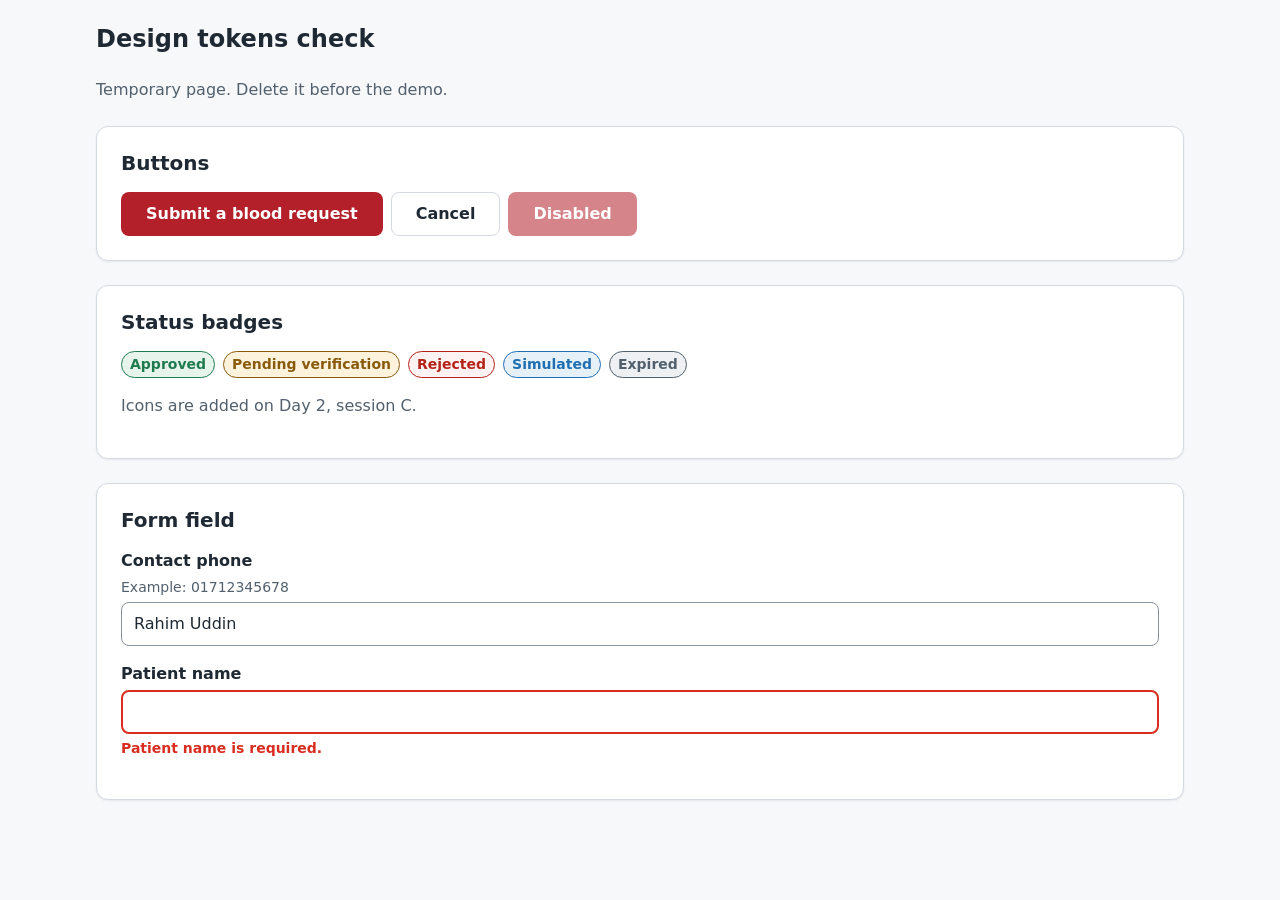
==== dev-check.html @ 2ff827ab "Day 2A: structure and design tokens" ====
<!DOCTYPE html>
<html lang="en">
<head>
  <meta charset="UTF-8">
  <meta name="viewport" content="width=device-width, initial-scale=1">
  <title>Dev check | BloodConnect Alert</title>
  <link rel="stylesheet" href="css/tokens.css">
  <link rel="stylesheet" href="css/base.css">
  <link rel="stylesheet" href="css/components.css">
</head>
<body>
  <a class="skip-link" href="#main">Skip to main content</a>
  <main id="main" class="container stack">
    <h1>Design tokens check</h1>
    <p class="muted">Temporary page. Delete it before the demo.</p>

    <section class="card">
      <h2>Buttons</h2>
      <div class="row">
        <button class="btn btn-primary" type="button">Submit a blood request</button>
        <button class="btn btn-secondary" type="button">Cancel</button>
        <button class="btn btn-primary" type="button" disabled>Disabled</button>
      </div>
    </section>

    <section class="card">
      <h2>Status badges</h2>
      <div class="row">
        <span class="badge badge-green">Approved</span>
        <span class="badge badge-amber">Pending verification</span>
        <span class="badge badge-red">Rejected</span>
        <span class="badge badge-blue">Simulated</span>
        <span class="badge badge-grey">Expired</span>
      </div>
      <p class="muted" style="margin-top:16px">Icons are added on Day 2, session C.</p>
    </section>

    <section class="card">
      <h2>Form field</h2>
      <div class="field">
        <label for="phone">Contact phone</label>
        <div class="hint">Example: 01712345678</div>
        <input id="phone" type="tel" value="Rahim Uddin">
      </div>
      <div class="field has-error">
        <label for="name">Patient name</label>
        <input id="name" value="">
        <div class="field-error">Patient name is required.</div>
      </div>
    </section>
  </main>
</body>
</html>
---- css/tokens.css ----
/* Design tokens. Source: Day 1 handoff, decisions 11 and 12, defaults 14.2. 8px grid. */
:root {
  /* Palette (decision 11) */
  --navy: #1B2A41;
  --crimson: #B3202A;
  --crimson-dark: #8F1A22;      /* hover state of crimson */
  --bg: #F7F8FA;
  --surface: #FFFFFF;
  --text: #1F2933;
  --text-muted: #52606D;
  --border: #D5DAE1;
  --green: #1E7B4F;
  --amber: #B7791F;             /* icons, borders, large text only (contrast 3.6:1) */
  --amber-text: #8A5A0B;        /* amber for small text */
  --blue: #1F6FB2;
  --error: #D92D20;

  /* Tinted backgrounds for badges and banners */
  --green-bg: #E7F4EC;
  --amber-bg: #FDF3DC;
  --blue-bg: #E6F0F9;
  --error-bg: #FEF3F2;
  --grey-bg: #EEF0F3;

  /* 8px spacing grid */
  --s1: 8px;
  --s2: 16px;
  --s3: 24px;
  --s4: 32px;
  --s5: 40px;
  --s6: 48px;

  /* Shape (decision 12) */
  --radius-card: 12px;
  --radius-btn: 8px;
  --shadow: 0 1px 2px rgba(27, 42, 65, 0.08);

  /* One type scale, system font stack */
  --font: system-ui, -apple-system, "Segoe UI", Roboto, "Noto Sans", Arial, sans-serif;
  --fs-sm: 0.875rem;
  --fs-base: 1rem;
  --fs-lg: 1.25rem;
  --fs-xl: 1.5rem;

  --tap: 44px;                  /* minimum tap target */
  --bar-h: 56px;                /* top bar and bottom bar height */
}

/* Breakpoints (CSS variables don't work in media queries, so use these numbers directly):
   768px and 1024px. Minimum supported width: 360px. */
---- css/base.css ----
*, *::before, *::after { box-sizing: border-box; }
html { -webkit-text-size-adjust: 100%; }
body {
  margin: 0; min-width: 360px;
  font-family: var(--font); font-size: var(--fs-base); line-height: 1.5;
  color: var(--text); background: var(--bg);
}
h1, h2, h3 { margin: 0 0 var(--s2); line-height: 1.25; }
h1 { font-size: var(--fs-xl); }
h2 { font-size: var(--fs-lg); }
h3 { font-size: var(--fs-base); }
p { margin: 0 0 var(--s2); max-width: 70ch; }
a { color: var(--blue); }
code { background: var(--grey-bg); padding: 1px 6px; border-radius: 4px; font-size: var(--fs-sm); }
:focus-visible { outline: 3px solid var(--blue); outline-offset: 2px; }

.container { max-width: 1120px; margin: 0 auto; padding: var(--s3) var(--s2); }
.muted { color: var(--text-muted); }
.sr-only {
  position: absolute; width: 1px; height: 1px; overflow: hidden;
  clip: rect(0 0 0 0); white-space: nowrap;
}
.skip-link {
  position: absolute; left: var(--s1); top: -100px; background: var(--surface);
  padding: var(--s1) var(--s2); border-radius: var(--radius-btn); z-index: 100;
}
.skip-link:focus { top: var(--s1); }
.stack > * + * { margin-top: var(--s3); }
.row { display: flex; flex-wrap: wrap; gap: var(--s1); align-items: center; }
---- css/components.css ----
/* Buttons */
.btn {
  display: inline-flex; align-items: center; justify-content: center; gap: var(--s1);
  min-height: var(--tap); padding: 0 var(--s3); font: inherit; font-weight: 600;
  border: 1px solid transparent; border-radius: var(--radius-btn); cursor: pointer; text-decoration: none;
}
.btn-primary { background: var(--crimson); color: #fff; }
.btn-primary:hover { background: var(--crimson-dark); }
.btn-secondary { background: var(--surface); color: var(--text); border-color: var(--border); }
.btn-secondary:hover { background: var(--bg); }
.btn:disabled { opacity: .55; cursor: not-allowed; }

/* Cards */
.card {
  background: var(--surface); border: 1px solid var(--border);
  border-radius: var(--radius-card); box-shadow: var(--shadow); padding: var(--s3);
}

/* Badges: always icon + text, never colour alone (decision 6) */
.badge {
  display: inline-flex; align-items: center; gap: 4px; padding: 2px var(--s1);
  border: 1px solid currentColor; border-radius: 999px; font-size: var(--fs-sm); font-weight: 600;
}
.badge-green { color: var(--green); background: var(--green-bg); }
.badge-amber { color: var(--amber-text); background: var(--amber-bg); }
.badge-blue  { color: var(--blue); background: var(--blue-bg); }
.badge-red   { color: #B42318; background: var(--error-bg); }
.badge-grey  { color: var(--text-muted); background: var(--grey-bg); }

/* Form fields */
.field { margin-bottom: var(--s2); }
.field label { display: block; margin-bottom: 4px; font-weight: 600; }
.field .hint { margin-bottom: 4px; font-size: var(--fs-sm); color: var(--text-muted); }
.field input, .field select, .field textarea {
  width: 100%; min-height: var(--tap); padding: var(--s1) 12px; font: inherit; color: var(--text);
  background: var(--surface); border: 1px solid #8A94A0; border-radius: var(--radius-btn);
}
.field textarea { min-height: 96px; }
.field.has-error input, .field.has-error select, .field.has-error textarea { border: 2px solid var(--error); }
.field-error { display: flex; gap: 6px; margin-top: 4px; color: var(--error); font-size: var(--fs-sm); font-weight: 600; }
.field-error[hidden] { display: none; }
.field-error svg { width: 16px; height: 16px; flex: none; margin-top: 2px; }
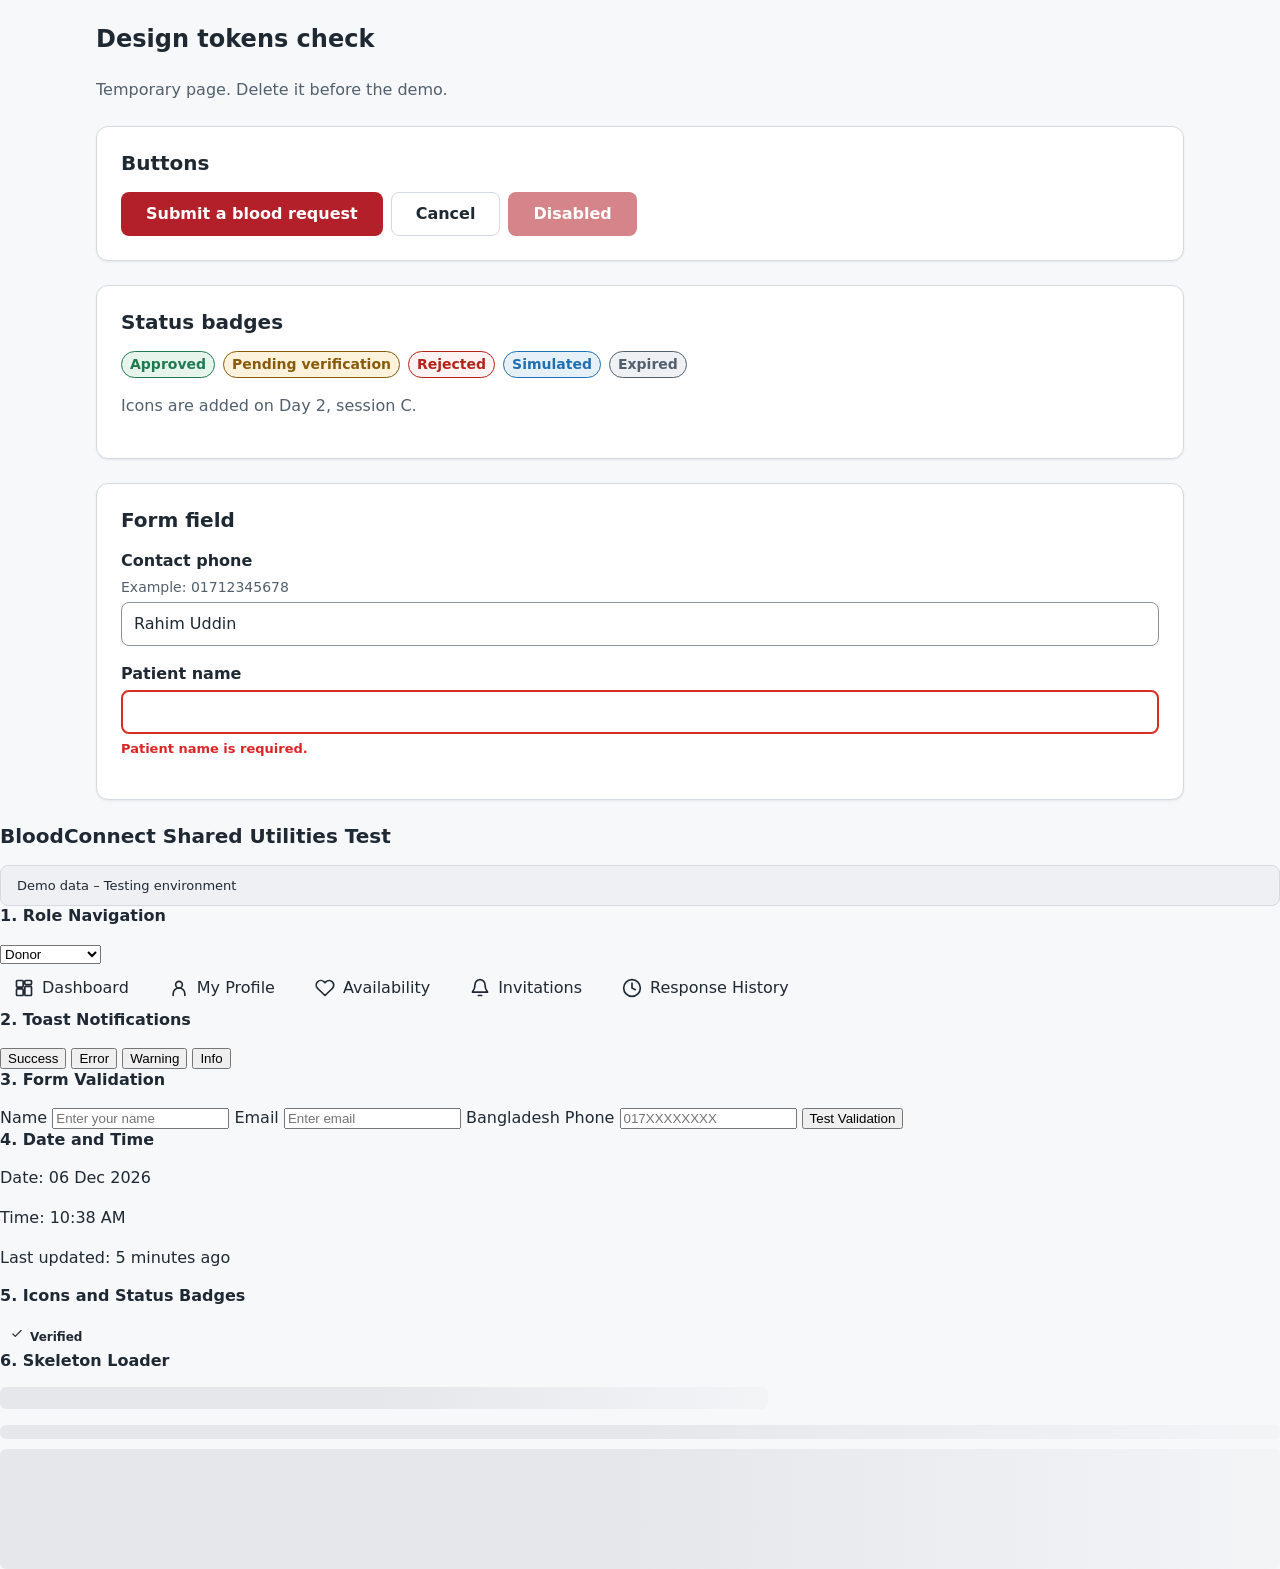
==== commit d5fe4b70: "Day 2C: shared JS utilities and token aliases" ====
--- a/dev-check.html
+++ b/dev-check.html
@@ -49,5 +49,112 @@
       </div>
     </section>
   </main>
+
+
+<!-- Day 2C Shared Utilities Test -->
+
+<section class="dev-test">
+    <h2>BloodConnect Shared Utilities Test</h2>
+
+    <div class="bc-demo-banner">
+        Demo data – Testing environment
+    </div>
+
+    <h3>1. Role Navigation</h3>
+    <select id="test-role">
+        <option value="donor">Donor</option>
+        <option value="requester">Requester</option>
+        <option value="verifier">Verifier</option>
+        <option value="hospital">Hospital</option>
+        <option value="blood_bank">Blood Bank</option>
+        <option value="admin">Administrator</option>
+    </select>
+
+    <div id="test-navigation" class="bc-nav-links"></div>
+
+    <h3>2. Toast Notifications</h3>
+    <button onclick="BC.toast('Success message!', 'success')">Success</button>
+    <button onclick="BC.toast('Error message!', 'error')">Error</button>
+    <button onclick="BC.toast('Warning message!', 'warning')">Warning</button>
+    <button onclick="BC.toast('Information message!', 'info')">Info</button>
+
+    <h3>3. Form Validation</h3>
+    <form id="test-form" novalidate>
+        <label>Name</label>
+        <input type="text" required placeholder="Enter your name">
+
+        <label>Email</label>
+        <input type="email" required placeholder="Enter email">
+
+        <label>Bangladesh Phone</label>
+        <input type="tel" required placeholder="017XXXXXXXX">
+
+        <button type="submit">Test Validation</button>
+    </form>
+
+    <h3>4. Date and Time</h3>
+    <p id="test-date"></p>
+    <p id="test-time"></p>
+    <p id="test-relative"></p>
+
+    <h3>5. Icons and Status Badges</h3>
+    <span class="bc-status-badge">
+        <span id="test-icon"></span>
+        Verified
+    </span>
+
+    <h3>6. Skeleton Loader</h3>
+    <div class="bc-skeleton bc-skeleton-title"></div>
+    <div class="bc-skeleton bc-skeleton-text"></div>
+    <div class="bc-skeleton bc-skeleton-card"></div>
+</section>
+
+<!-- Load shared JavaScript in dependency order -->
+<script src="js/i18n.js"></script>
+<script src="js/icons.js"></script>
+<script src="js/nav.js"></script>
+<script src="js/ui.js"></script>
+<script src="js/validate.js"></script>
+<script src="js/format.js"></script>
+
+<script>
+    // Navigation test
+    const roleSelect = document.getElementById("test-role");
+
+    function updateTestNavigation() {
+        BC.buildNavigation(
+            roleSelect.value,
+            "test-navigation"
+        );
+    }
+
+    roleSelect.addEventListener("change", updateTestNavigation);
+    updateTestNavigation();
+
+    // Form validation test
+    BC.initValidation("#test-form");
+
+    // Date and time test
+    const now = new Date();
+
+    document.getElementById("test-date").textContent =
+        "Date: " + BC.formatDate(now);
+
+    document.getElementById("test-time").textContent =
+        "Time: " + BC.formatTime(now);
+
+    document.getElementById("test-relative").textContent =
+        "Last updated: " + BC.timeAgo(
+            new Date(Date.now() - 300000)
+        );
+
+    // Icon test
+    document.getElementById("test-icon").innerHTML =
+        BC.icon("check", 14);
+</script>
 </body>
 </html>
+
+
+</body>
+</html>
--- a/css/tokens.css
+++ b/css/tokens.css
@@ -44,7 +44,14 @@
 
   --tap: 44px;                  /* minimum tap target */
   --bar-h: 56px;                /* top bar and bottom bar height */
+    /* Aliases used by the Day 2C CSS */
+  --text-primary: var(--text);
+  --surface-primary: var(--surface);
+  --surface-secondary: var(--grey-bg);
+  --border-color: var(--border);
+  --color-primary: var(--crimson);
 }
+
 
 /* Breakpoints (CSS variables don't work in media queries, so use these numbers directly):
    768px and 1024px. Minimum supported width: 360px. */
--- a/css/components.css
+++ b/css/components.css
@@ -40,3 +40,270 @@
 .field-error { display: flex; gap: 6px; margin-top: 4px; color: var(--error); font-size: var(--fs-sm); font-weight: 600; }
 .field-error[hidden] { display: none; }
 .field-error svg { width: 16px; height: 16px; flex: none; margin-top: 2px; }
+
+/* =========================================
+   BloodConnect Alert - Shared UI Components
+   Day 2C
+========================================= */
+
+/* ---------- Navigation ---------- */
+
+.bc-top-nav {
+    display: flex;
+    align-items: center;
+    justify-content: space-between;
+    gap: 16px;
+    width: 100%;
+}
+
+.bc-nav-links {
+    display: flex;
+    align-items: center;
+    gap: 12px;
+}
+
+.nav-link {
+    display: inline-flex;
+    align-items: center;
+    gap: 8px;
+    padding: 10px 14px;
+    color: var(--text-primary);
+    text-decoration: none;
+    border-radius: 8px;
+    transition: background 0.2s ease;
+}
+
+.nav-link:hover,
+.nav-link.active {
+    background: var(--surface-secondary);
+}
+
+.nav-link svg {
+    flex-shrink: 0;
+}
+
+.bc-more-menu {
+    position: relative;
+}
+
+.bc-more-content {
+    position: absolute;
+    top: 100%;
+    right: 0;
+    z-index: 100;
+    min-width: 180px;
+    padding: 8px;
+    background: var(--surface-primary);
+    border: 1px solid var(--border-color);
+    border-radius: 10px;
+    box-shadow: 0 8px 24px rgba(0, 0, 0, 0.12);
+}
+
+/* ---------- Mobile Bottom Navigation ---------- */
+
+.bc-bottom-nav {
+    display: none;
+}
+
+@media (max-width: 767px) {
+    .bc-top-nav .bc-nav-links {
+        display: none;
+    }
+
+    .bc-bottom-nav {
+        position: fixed;
+        bottom: 0;
+        left: 0;
+        z-index: 100;
+        display: flex;
+        justify-content: space-around;
+        align-items: center;
+        width: 100%;
+        padding: 10px 4px;
+        padding-bottom: max(10px, env(safe-area-inset-bottom));
+        background: var(--surface-primary);
+        border-top: 1px solid var(--border-color);
+    }
+
+    .bc-bottom-nav .nav-link {
+        flex-direction: column;
+        gap: 4px;
+        padding: 6px;
+        font-size: 11px;
+    }
+
+    body {
+        padding-bottom: 80px;
+    }
+}
+
+/* ---------- Toast Notifications ---------- */
+
+.toast-container {
+    position: fixed;
+    top: 20px;
+    right: 20px;
+    z-index: 1000;
+    display: flex;
+    flex-direction: column;
+    gap: 10px;
+    width: min(360px, calc(100vw - 32px));
+}
+
+.toast {
+    display: flex;
+    align-items: center;
+    gap: 12px;
+    padding: 14px;
+    background: var(--surface-primary);
+    color: var(--text-primary);
+    border: 1px solid var(--border-color);
+    border-left: 4px solid var(--color-primary);
+    border-radius: 10px;
+    box-shadow: 0 4px 16px rgba(0, 0, 0, 0.12);
+}
+
+.toast-success {
+    border-left-color: #16a34a;
+}
+
+.toast-error {
+    border-left-color: #dc2626;
+}
+
+.toast-warning {
+    border-left-color: #d97706;
+}
+
+.toast-info {
+    border-left-color: #2563eb;
+}
+
+.toast-icon {
+    display: flex;
+    flex-shrink: 0;
+}
+
+.toast span:nth-child(2) {
+    flex: 1;
+}
+
+.toast-close {
+    display: flex;
+    align-items: center;
+    justify-content: center;
+    border: none;
+    background: transparent;
+    color: inherit;
+    cursor: pointer;
+}
+
+/* ---------- Form Validation ---------- */
+
+.is-invalid {
+    border-color: #dc2626 !important;
+    outline-color: #dc2626;
+}
+
+.field-error {
+    display: flex;
+    align-items: center;
+    gap: 6px;
+    margin-top: 5px;
+    color: #dc2626;
+    font-size: 13px;
+}
+
+.field-error svg {
+    flex-shrink: 0;
+}
+
+.form-summary {
+    margin-bottom: 16px;
+    padding: 12px 16px;
+    color: #991b1b;
+    background: #fee2e2;
+    border: 1px solid #fecaca;
+    border-radius: 8px;
+}
+
+/* ---------- Demo Banner ---------- */
+
+.bc-demo-banner {
+    display: flex;
+    align-items: center;
+    gap: 10px;
+    padding: 10px 16px;
+    color: var(--text-primary);
+    background: var(--surface-secondary);
+    border: 1px solid var(--border-color);
+    border-radius: 8px;
+    font-size: 13px;
+}
+
+/* ---------- Skeleton Loader ---------- */
+
+.bc-skeleton {
+    background: linear-gradient(
+        90deg,
+        #e5e7eb 25%,
+        #f3f4f6 50%,
+        #e5e7eb 75%
+    );
+    background-size: 200% 100%;
+    animation: bc-skeleton-loading 1.5s infinite;
+    border-radius: 6px;
+}
+
+.bc-skeleton-text {
+    height: 14px;
+    width: 100%;
+    margin-bottom: 10px;
+}
+
+.bc-skeleton-title {
+    height: 22px;
+    width: 60%;
+    margin-bottom: 16px;
+}
+
+.bc-skeleton-card {
+    height: 120px;
+    width: 100%;
+}
+
+@keyframes bc-skeleton-loading {
+    0% {
+        background-position: 200% 0;
+    }
+    100% {
+        background-position: -200% 0;
+    }
+}
+
+/* ---------- Status Badges ---------- */
+
+.bc-status-badge {
+    display: inline-flex;
+    align-items: center;
+    gap: 6px;
+    padding: 5px 10px;
+    border-radius: 20px;
+    font-size: 12px;
+    font-weight: 600;
+}
+
+.bc-status-badge svg {
+    width: 14px;
+    height: 14px;
+}
+
+@media (prefers-reduced-motion: reduce) {
+    .bc-skeleton {
+        animation: none;
+    }
+
+    .nav-link {
+        transition: none;
+    }
+}
